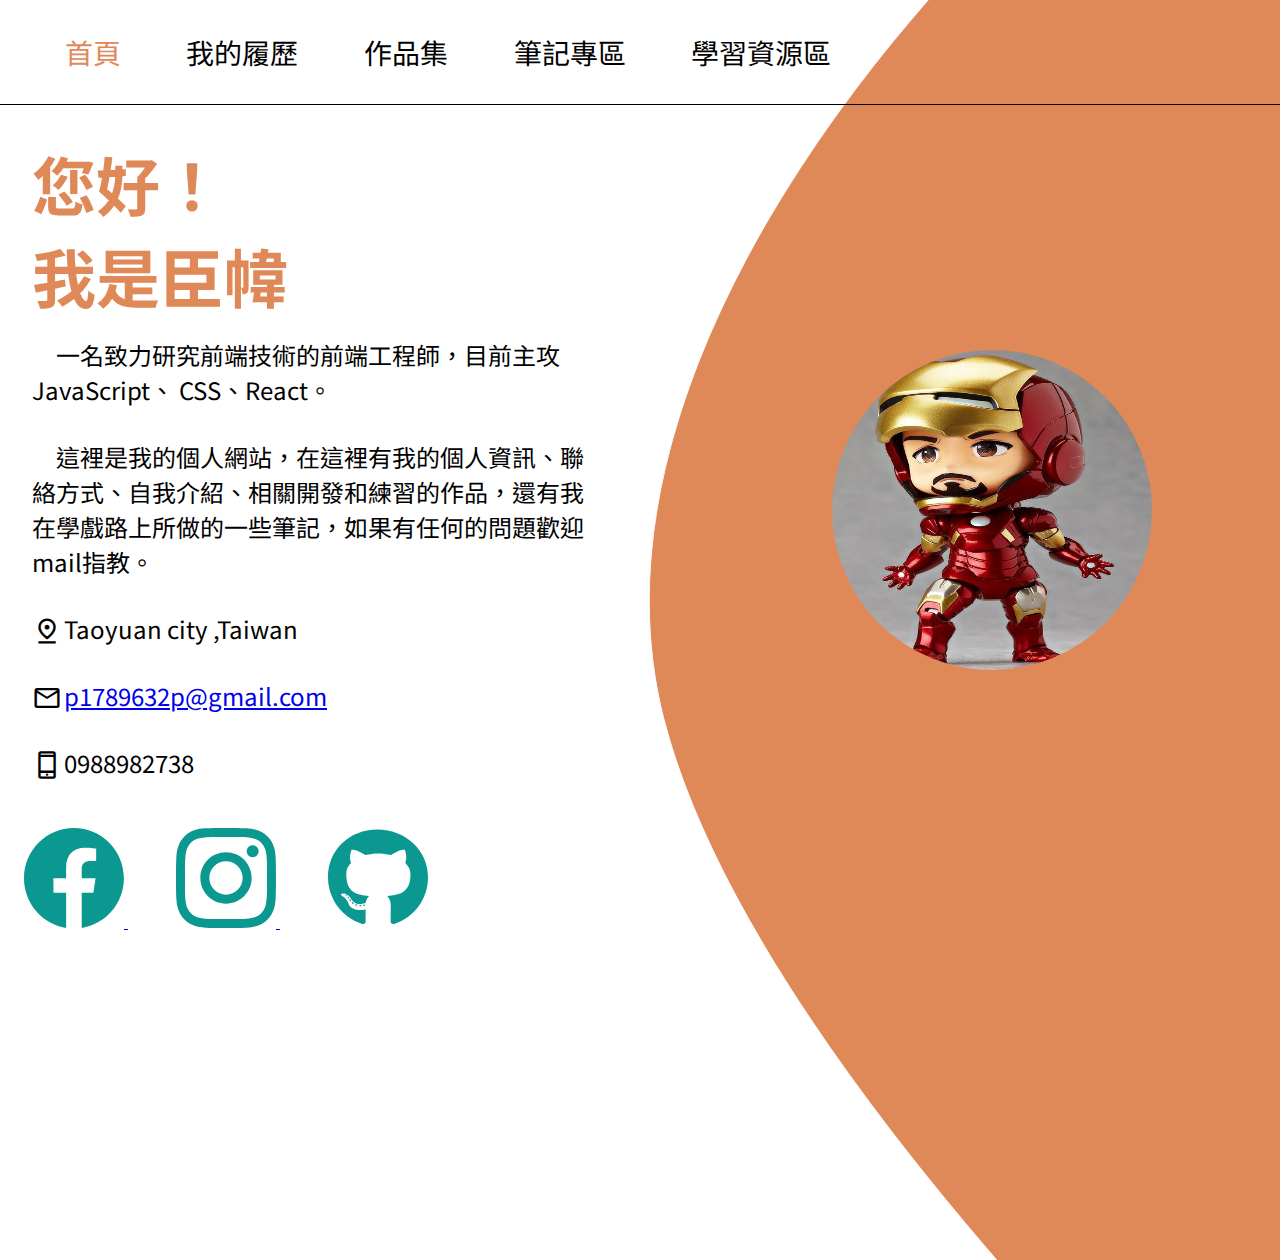
==== index.html @ 5ed1dea2 "0105" ====
<!DOCTYPE html>
<html lang="zh">
	<head>
		<meta charset="UTF-8" />
		<meta http-equiv="X-UA-Compatible" content="IE=edge" />
		<meta name="author" content="chen wei" />
		<meta name="robots" content="index, follow" />
		<meta name="descrition" content="這是Chen-Wei的個人網站" />
		<title>首頁 | Chen Wei 網頁前端工程師</title>
		<link rel="preconnect" href="https://fonts.googleapis.com" />
		<link rel="preconnect" href="https://fonts.gstatic.com" crossorigin />
		<link href="https://fonts.googleapis.com/css2?family=Noto+Sans+TC&family=Rubik+Bubbles&display=swap" rel="stylesheet" />
		<link rel="stylesheet" href="https://fonts.googleapis.com/css2?family=Material+Symbols+Outlined:opsz,wght,FILL,GRAD@48,400,0,0" />
		<link rel="stylesheet" href="styles/all.css" />
	</head>
	<body class="front_page">
		<div class="animation">
			<div class="logo">
				<svg width="130" height="103" viewBox="0 0 130 103" fill="none" xmlns="http://www.w3.org/2000/svg">
					<path
						d="M30.8013 97.7913L31.4053 100H33.6951H45.0588H47.3408L47.9499 97.8007L65.4778 34.5143L83.0057 97.8007L83.6148 100H85.8968H97.2605H99.5503L100.154 97.7913L125.012 6.88218L126.049 3.09091H122.118H110.932H108.605L108.026 5.34528L91.4671 69.8805L74.5948 5.33223L74.0089 3.09091H71.6923H59.2633H56.9467L56.3608 5.33223L39.4885 69.8805L22.9291 5.34528L22.3506 3.09091H20.0232H8.83716H4.90672L5.94339 6.88218L30.8013 97.7913Z"
						stroke="white"
						stroke-width="2"
						id="first"
						class="thePaths"
					/>
				</svg>
				<svg width="74" height="84" viewBox="0 0 74 84" fill="none" xmlns="http://www.w3.org/2000/svg">
					<path
						d="M19.7182 75.6214L19.7275 75.6272L19.7369 75.6329C25.0493 78.8665 31.277 80.4204 38.2978 80.4204C43.2223 80.4204 47.7527 79.6625 51.8466 78.0904L51.8563 78.0866L51.8661 78.0828C55.9195 76.4939 59.3968 74.2582 62.2388 71.3493L62.2447 71.3432L62.2507 71.3371C65.0896 68.3979 67.1237 64.971 68.3292 61.0866L69.243 58.1422L66.2748 57.3091L56.154 54.4682L53.5016 53.7236L52.5343 56.3032C51.7852 58.3006 50.7567 59.8961 49.4783 61.1542C48.1799 62.4026 46.6216 63.3628 44.7617 64.0251C42.9097 64.6655 40.7667 65.0099 38.2978 65.0099C34.5155 65.0099 31.3344 64.195 28.6585 62.6611C26.0069 61.112 23.8979 58.8566 22.3355 55.7886C21.3153 53.7269 20.6062 51.2959 20.2517 48.4602H66.5293H69.5293V45.4602V41.0213C69.5293 34.414 68.6562 28.6646 66.7962 23.8678C64.9792 19.1818 62.4865 15.2816 59.2533 12.2822C56.124 9.34992 52.611 7.19643 48.7232 5.86726L47.7574 8.69219L48.7232 5.86726C44.958 4.58004 41.1238 3.93039 37.2325 3.93039C30.5649 3.93039 24.5946 5.5729 19.435 8.94589C14.3504 12.2597 10.4196 16.87 7.62874 22.6762L7.62873 22.6762L7.6257 22.6825C4.85559 28.4804 3.51514 35.0915 3.51514 42.4418C3.51514 49.791 4.85526 56.3781 7.63136 62.124L7.63578 62.1331L7.64026 62.1422C10.4509 67.8603 14.4805 72.3806 19.7182 75.6214ZM52.6886 33.4048H20.4822C20.8369 31.8009 21.3833 30.2579 22.1205 28.7701C23.5192 25.9474 25.4964 23.6824 28.0824 21.933L28.0878 21.9294C30.5745 20.2394 33.579 19.3409 37.2325 19.3409C40.5445 19.3409 43.2578 20.0985 45.492 21.5008L45.4981 21.5046L45.5041 21.5084C47.8343 22.9555 49.6182 24.9157 50.8844 27.4482L50.8897 27.4586L50.895 27.4691C51.7976 29.2396 52.4037 31.2103 52.6886 33.4048Z"
						stroke="white"
						stroke-width="2"
						id="second"
						class="thePaths"
					/>
				</svg>
				<svg width="20" height="98" viewBox="0 0 20 98" fill="none" xmlns="http://www.w3.org/2000/svg">
					<path
						d="M3.75654 96V97H4.75654H15.2324H16.2324V96V27.8182V26.8182H15.2324H4.75654H3.75654V27.8182V96ZM4.1087 15.0899L4.10867 15.09L4.11601 15.0969C5.78224 16.6631 7.78838 17.4545 10.0832 17.4545C12.3768 17.4545 14.3709 16.6638 16.0098 15.0934C17.6791 13.5226 18.5406 11.5918 18.5406 9.35227C18.5406 7.11272 17.679 5.18188 16.0097 3.6111C14.3708 2.04076 12.3768 1.25 10.0832 1.25C7.78838 1.25 5.78224 2.04141 4.11602 3.60766L4.11598 3.60762L4.1087 3.61461C2.4684 5.18796 1.62585 7.11801 1.62585 9.35227C1.62585 11.5865 2.4684 13.5166 4.1087 15.0899Z"
						stroke="white"
						stroke-width="2"
						id="third"
						class="thePaths"
					/>
				</svg>
				<br />
				<svg width="117" height="120" viewBox="0 0 117 120" fill="none" xmlns="http://www.w3.org/2000/svg">
					<path
						d="M2.625 21.75H1.625V22.75V31.5V32.5H2.625H114.375H115.375V31.5V22.75V21.75H114.375H87.0735C90.4461 16.8933 93.9688 11.3856 97.1026 6.27256L97.7655 5.19104L96.5591 4.79897L86.5591 1.54897L85.7153 1.27473L85.3425 2.07988C82.6526 7.89015 78.0854 15.8631 74.014 21.75H42.6166L43.4678 21.4394L44.5098 21.0592L44.024 20.062C41.5954 15.077 36.2824 7.62415 31.3657 2.20319L30.9088 1.69942L30.2724 1.93923L21.6474 5.18923L20.2904 5.70056L21.2507 6.7872C25.1769 11.2301 29.3439 17.2093 31.7461 21.75H2.625ZM20.375 82V71.375H46.125V82H20.375ZM20.375 117.375V91.375H46.125V107.125C46.125 107.891 45.993 108.062 45.9491 108.105C45.8837 108.171 45.6564 108.317 44.8038 108.378C43.1143 108.498 37.4132 108.501 31.165 108.251L29.4326 108.182L30.2401 109.716C31.4603 112.034 32.7956 115.446 33.2715 117.706L33.4386 118.5H34.25H34.282C38.506 118.5 42.0327 118.5 44.9248 118.31C47.8108 118.121 50.1722 117.739 52.025 116.917C53.9372 116.096 55.2943 114.954 56.1404 113.299C56.9662 111.683 57.25 109.682 57.25 107.25V42.625V41.625H56.25H51.125H50.125H47.125H46.125H10.5H9.5V42.625V117.375V118.375H10.5H19.375H20.375V117.375ZM20.375 51.75H46.125V62H20.375V51.75ZM71.375 42.75H70.375V43.75V95.125V96.125H71.375H80.25H81.25V95.125V43.75V42.75H80.25H71.375ZM95.75 39V40V106.375C95.75 107.176 95.597 107.359 95.5249 107.423C95.3962 107.537 95.0568 107.69 94.0643 107.752C91.9872 107.874 85.2794 107.875 77.6578 107.626L75.9024 107.568L76.7488 109.107C78.0804 111.528 79.5417 115.432 80.0194 117.821L80.1802 118.625H81C85.8774 118.625 89.9081 118.563 93.2122 118.326C96.5078 118.089 99.1449 117.675 101.209 116.942L101.223 116.938L101.236 116.933C103.339 116.118 104.842 114.948 105.778 113.149C106.687 111.401 107 109.174 107 106.375V40V39H106H96.75H95.75Z"
						stroke="white"
						stroke-width="2"
						id="forth"
						class="thePaths"
					/>
				</svg>
				<svg width="121" height="120" viewBox="0 0 121 120" fill="none" xmlns="http://www.w3.org/2000/svg">
					<path
						d="M46.125 46.375H45.125V47.375V55.875V56.875H46.125H75.4576C74.9014 60.0948 74.2382 63.484 73.5603 66.5H50H49V67.5V90.1963L48.9943 90.1429L48.1193 82.0179L48.0001 80.9118L46.9129 81.1478C43.2258 81.9481 39.5148 82.7609 35.8479 83.5641C35.593 83.62 35.3383 83.6757 35.0839 83.7315C37.8636 71.9351 40.8382 54.7681 42.9871 41.5353L43.14 40.5938L42.2067 40.3966L33.3317 38.5216L32.2201 38.2868L32.1283 39.4192C31.0066 53.253 28.0132 73.2031 25.2763 84.8971L25.0556 85.8403L25.2215 85.8848C16.8065 87.711 9.02727 89.3567 2.81636 90.517L1.77888 90.7108L2.02833 91.7364L4.27833 100.986L4.51387 101.955L5.48299 101.722C6.32364 101.521 7.18276 101.315 8.0588 101.106C19.6852 98.3217 34.2915 94.8242 48.2501 91.2182L49 91.0245V116.875V117.875H50H58.5H59.5V116.875V76.625H68.5V115.625V116.625H69.5H77H78V115.625V76.625H87.5V115.375V116.375H88.5H96.125H97.125V115.375V109.165L97.6162 110.093C98.6997 112.139 99.7841 115.162 100.139 117.289L100.278 118.125H101.125H101.169C103.945 118.125 106.267 118.125 108.238 117.933C110.217 117.74 111.917 117.347 113.446 116.521C114.915 115.85 115.872 114.815 116.432 113.379C116.971 111.994 117.125 110.275 117.125 108.25V67.5V66.5H116.125H113.25H112.25H107.625H106.625H84.8129C85.3865 64.7231 85.9739 62.8412 86.5713 60.9276C86.9907 59.5839 87.415 58.2246 87.8428 56.875H118.75H119.75V55.875V47.375V46.375H118.75H46.125ZM97.125 108.577V76.625H106.625V108.125C106.625 108.358 106.605 108.499 106.584 108.58C106.582 108.586 106.58 108.592 106.579 108.597C106.529 108.609 106.43 108.625 106.25 108.625H106.188L106.126 108.633C105.221 108.746 102.184 108.751 98.5345 108.626L97.125 108.577ZM106.621 108.583C106.621 108.583 106.619 108.584 106.617 108.585C106.619 108.583 106.621 108.583 106.621 108.583ZM77.5 1.25H76.5V2.25V28.75H61.25V8.375V7.375H60.25H51.5H50.5V8.375V38V39H51.5H114.5H115.5V38V8.375V7.375H114.5H105.5H104.5V8.375V28.75H87.5V2.25V1.25H86.5H77.5ZM5.375 26.125H4.375V27.125V35.75V36.75H5.375H44.875H45.875V35.75V27.125V26.125H44.875H30.625V3.625V2.625H29.625H21.125H20.125V3.625V26.125H5.375ZM7.95509 40.8895L6.93727 41.065L7.14554 42.0767C9.76098 54.7802 11.75 71.3354 11.75 82.25V83.4242L12.9092 83.2373L20.6592 81.9873L21.5097 81.8501L21.4999 80.9886C21.374 69.9049 19.2376 53.3344 16.351 40.4071L16.1434 39.4778L15.2051 39.6395L7.95509 40.8895Z"
						stroke="white"
						stroke-width="2"
						id="fifth"
						class="thePaths"
					/>
				</svg>
				<svg width="117" height="96" viewBox="0 0 117 96" fill="none" xmlns="http://www.w3.org/2000/svg">
					<path
						d="M9 1.125H8V2.125V11.875V12.875H9H51.875V83.125H2.375H1.375V84.125V93.5V94.5H2.375H114.75H115.75V93.5V84.125V83.125H114.75H64.375V12.875H108.5H109.5V11.875V2.125V1.125H108.5H9Z"
						stroke="white"
						stroke-width="2"
						id="sixth"
						class="thePaths"
					/>
				</svg>
				<svg width="123" height="118" viewBox="0 0 123 118" fill="none" xmlns="http://www.w3.org/2000/svg">
					<path
						d="M90.75 65.875H117.625H118.625V64.875V56.625V55.625H117.625H53H52V56.625V64.875V65.875H53H79.5V78.875H56H55V79.875V88V89H56H79.5V103.375H47.625H46.625V104.375V112.75V113.75H47.625H120.375H121.375V112.75V104.375V103.375H120.375H90.75V89H114.75H115.75V88V79.875V78.875H114.75H90.75V65.875ZM57.75 5.25H56.75V6.25V45.625V46.625H57.75H113.25H114.25V45.625V6.25V5.25H113.25H57.75ZM8.26164 21.2406C13.7321 20.4861 19.6397 19.5172 25.5 18.3526V35.25H6H5V36.25V45.125V46.125H6H23.8164C18.7611 60.0609 10.3676 75.4995 2.75671 83.956L2.20139 84.5731L2.70564 85.2325C4.28381 87.2962 6.47052 91.0739 7.30132 93.5662L7.87112 95.2757L9.02025 93.8877C14.7732 86.9394 20.6321 76.4199 25.5 65.3259V115.75V116.75H26.5H35.625H36.625V115.75V64.6888C40.4275 69.5177 44.4919 74.9813 46.262 78.0052L47.0244 79.3076L47.9266 78.0978L53.4266 70.7228L53.8885 70.1036L53.4059 69.5003C52.1172 67.8894 48.5142 64.0998 44.885 60.4083C41.7143 57.1832 38.4628 53.9714 36.625 52.2715V46.125H51.375H52.375V45.125V36.25V35.25H51.375H36.625V15.8665C42.2832 14.443 47.5743 12.8319 51.9981 11.0528L53.3358 10.5148L52.3632 9.45043L45.7382 2.20043L45.2431 1.65863L44.5778 1.9685C35.5936 6.15293 19.2246 9.63625 5.08419 12.0138L3.71803 12.2436L4.36621 13.4679C5.46747 15.548 6.67774 18.4652 7.15158 20.479L7.36004 21.365L8.26164 21.2406ZM67.5 15.375H103.125V36.5H67.5V15.375Z"
						stroke="white"
						stroke-width="2"
						id="seventh"
						class="thePaths"
					/>
				</svg>
				<svg width="114" height="120" viewBox="0 0 114 120" fill="none" xmlns="http://www.w3.org/2000/svg">
					<path
						d="M4.75 20.875H2H1V21.875V114.25V115.25H2H10.5H11.5V114.25V106.75H40.75H41.75V105.75V68.125V67.125H40.75H11.5V57.625H39.625H40.625V56.625V21.875V20.875H39.625H22.623C24.8571 15.9158 27.1221 10.0517 29.062 4.84938L29.4944 3.68974L28.2698 3.51053L18.0198 2.01054L17.0806 1.87309L16.8944 2.80388C15.8596 7.97821 13.7783 15.1717 11.8169 20.875H11.5H10.5H5.75H4.75ZM30.125 47.375H11.5V31H30.125V47.375ZM11.5 96.75V77.25H31.375V96.75H11.5ZM44.5 8.625H43.5V9.625V18.25V19.25H44.5H72.375V32.625H49.25H48.25V33.625V99.25V100.25H49.25H57.875H58.875V99.25V43.125H72.375V117.875V118.875H73.375H82.25H83.25V117.875V43.125H97.875V89.25C97.875 89.7424 97.8024 89.8835 97.789 89.9057C97.762 89.9231 97.6127 90 97.125 90C96.0024 90 92.0129 90 87.2763 89.8753L85.5702 89.8304L86.3651 91.3407C87.579 93.6471 88.7731 97.0221 89.0055 99.2297L89.0997 100.125H90H90.0383C93.3821 100.125 96.1969 100.125 98.5345 99.9342C100.875 99.7431 102.842 99.3549 104.455 98.5156C106.146 97.668 107.261 96.4978 107.922 94.9174C108.564 93.3855 108.75 91.5352 108.75 89.375V33.625V32.625H107.75H104.375H103.375H98.875H97.875H83.25V19.25H111.375H112.375V18.25V9.625V8.625H111.375H44.5Z"
						stroke="white"
						stroke-width="2"
						id="eighth"
						class="thePaths"
					/>
				</svg>
			</div>
		</div>

		<!-- header & navbar -->
		<img class="orange" src="ICONS/OrangeBackground.svg" alt="" />
		<header>
			<nav>
				<ul>
					<li><a class="active" href="#">首頁</a></li>
					<li><a href="resume.html">我的履歷</a></li>
					<li><a href="project.html">作品集</a></li>
					<li><a href="note.html">筆記專區</a></li>
					<li><a href="resource.html">學習資源區</a></li>
				</ul>
			</nav>
		</header>

		<!-- introduction & picture -->
		<main>
			<section class="left">
				<h1>
					您好！ <br />
					我是臣幃
				</h1>
				<p>&emsp;一名致力研究前端技術的前端工程師，目前主攻 JavaScript、 CSS、React。</p>
				<p>&emsp;這裡是我的個人網站，在這裡有我的個人資訊、聯絡方式、自我介紹、相關開發和練習的作品，還有我在學戲路上所做的一些筆記，如果有任何的問題歡迎mail指教。</p>
				<div class="intro">
					<p><span class="material-symbols-outlined"> pin_drop </span>Taoyuan city ,Taiwan</p>
					<p><span class="material-symbols-outlined"> mail </span><a href="mailto:p1789632p@gmail.com">p1789632p@gmail.com</a></p>
					<p><span class="material-symbols-outlined"> phone_iphone </span>0988982738</p>
				</div>
			</section>
			<section class="right">
				<img class="myPic" src="Picture/iron.jpg" alt="picture" />
			</section>
		</main>

		<!-- links for facebook, instargram github -->
		<footer>
			<a href="https://www.facebook.com/profile.php?id=100002494492948">
				<img src="ICONS/facebook.svg" alt="factbook" title="facebook page" />
			</a>
			<a href="https://www.instagram.com/p1789632p/">
				<img src="ICONS/instagram.svg" alt="instagram" title="instagram page" />
			</a>
			<a href="https://github.com/jioujiou9308">
				<img src="ICONS/github-brands 1.svg" alt="github" title="github page" />
			</a>
		</footer>
	</body>
	<script src="styles/app.js"></script>
</html>
---- styles/all.css ----
.jsProject_card {
  width: 70%;
  display: flex;
  margin: auto;
}
.jsProject_card .box {
  width: 50%;
  height: 350px;
  margin: 40px;
}
.jsProject_card .left {
  box-shadow: 0 4px 8px 0 rgba(0, 0, 0, 0.2), 0 6px 20px 0 rgba(0, 0, 0, 0.19);
}
.jsProject_card .left .img_box {
  height: 90%;
  overflow: hidden;
}
.jsProject_card .left .img_box img {
  width: 100%;
  height: 100%;
}
.jsProject_card .left .img_link {
  height: 10%;
  padding: 10px 20px;
}
.jsProject_card .right {
  display: flex;
  flex-direction: column;
  justify-content: space-around;
}
.jsProject_card .right .title {
  font-size: 1.5rem;
}
.jsProject_card .right .text p {
  margin: 1rem 0;
  font-size: 1rem;
}
.jsProject_card .right .text_link a {
  text-decoration: none;
  font-size: 1.5rem;
  margin-right: 20px;
}

@media screen and (max-width: 1100px) {
  .jsProject_card {
    display: flex;
    flex-direction: column;
    align-items: center;
  }
  .jsProject_card .box {
    width: 80%;
    height: 350px;
  }
  .jsProject_card .right {
    display: flex;
    flex-direction: column;
    justify-content: space-around;
    align-items: center;
    height: 250px;
    margin-top: -15px;
  }
  .jsProject_card .right .text p {
    margin: 0.5rem 0;
    font-size: 1rem;
  }
}
div.animation {
  width: 100%;
  height: 100vh;
  background-color: #e08958;
  position: fixed;
  top: 0;
  z-index: 10;
  display: flex;
  justify-content: center;
  align-items: center;
}

#first {
  stroke-dasharray: 696px;
  stroke-dashoffset: 696px;
  -webkit-animation: fadeInside 0.6s ease-in forwards;
          animation: fadeInside 0.6s ease-in forwards;
}

#second {
  stroke-dasharray: 418px;
  stroke-dashoffset: 418px;
  -webkit-animation: fadeInside 0.6s ease-in forwards 0.3s;
          animation: fadeInside 0.6s ease-in forwards 0.3s;
}

#third {
  stroke-dasharray: 217px;
  stroke-dashoffset: 217px;
  -webkit-animation: fadeInside 0.6s ease-in forwards 0.6s;
          animation: fadeInside 0.6s ease-in forwards 0.6s;
}

#forth {
  stroke-dasharray: 1153px;
  stroke-dashoffset: 1153px;
  -webkit-animation: fadeInside 0.6s ease-in forwards;
          animation: fadeInside 0.6s ease-in forwards;
}

#fifth {
  stroke-dasharray: 1413px;
  stroke-dashoffset: 1413px;
  -webkit-animation: fadeInside 0.6s ease-in forwards 0.2s;
          animation: fadeInside 0.6s ease-in forwards 0.2s;
}

#sixth {
  stroke-dasharray: 594px;
  stroke-dashoffset: 594px;
  -webkit-animation: fadeInside 0.6s ease-in forwards 0.4s;
          animation: fadeInside 0.6s ease-in forwards 0.4s;
}

#seventh {
  stroke-dasharray: 1283px;
  stroke-dashoffset: 1283px;
  -webkit-animation: fadeInside 0.6s ease-in forwards 0.5s;
          animation: fadeInside 0.6s ease-in forwards 0.5s;
}

#eighth {
  stroke-dasharray: 1221px;
  stroke-dashoffset: 1221px;
  -webkit-animation: fadeInside 0.6s ease-in forwards 0.6s;
          animation: fadeInside 0.6s ease-in forwards 0.6s;
}

svg {
  -webkit-animation: fill 1s ease-in forwards 0.6s;
          animation: fill 1s ease-in forwards 0.6s;
}

@-webkit-keyframes fadeInside {
  to {
    stroke-dashoffset: 0px;
  }
}

@keyframes fadeInside {
  to {
    stroke-dashoffset: 0px;
  }
}
@-webkit-keyframes fill {
  from {
    fill: transparent;
  }
  to {
    fill: white;
  }
}
@keyframes fill {
  from {
    fill: transparent;
  }
  to {
    fill: white;
  }
}
.resource_page table {
  width: 60%;
  margin: 50px auto 25px auto;
}
.resource_page table tr th {
  background-color: rgb(103, 219, 255);
  padding: 5px;
  font-size: 1.5rem;
}
.resource_page table tr td {
  background-color: rgb(217, 243, 251);
  border-radius: 5px;
  padding: 10px;
  font-size: 1rem;
}
.resource_page table tr td a {
  text-decoration: none;
}
.resource_page table tr .th1 {
  width: 30%;
}
.resource_page table tr .th2 {
  width: 70%;
}

.note_page .intro {
  width: 70%;
  margin: auto;
  font-size: 1.5rem;
  text-align: center;
  margin-top: 20px;
}
.note_page .card {
  width: 70%;
  margin: 35px auto 20px auto;
  display: flex;
  flex-direction: row;
  justify-content: space-between;
  box-shadow: 1px 1px 10px #333333;
}
.note_page .card a {
  text-decoration: none;
}
.note_page .card img {
  width: 100px;
  -o-object-fit: contain;
     object-fit: contain;
  padding: 20px;
}
.note_page .card .note {
  width: 30%;
  flex: 1 1 auto;
  padding: 20px;
}
.note_page .card .from {
  width: 30%;
  flex: 1 1 auto;
  padding: 20px;
}
.note_page .card .link {
  width: 10%;
  display: flex;
  flex-direction: column;
  justify-content: space-around;
}

* {
  margin: 0;
  padding: 0;
  box-sizing: border-box;
  font-family: "Noto Sans TC", sans-serif;
}

body {
  position: relative;
}

.orange {
  position: absolute;
  top: -10vh;
  right: 0;
  z-index: -1;
  width: 55vw;
  height: 150vh;
}

header {
  border-bottom: 1px solid black;
}
header nav {
  width: 100%;
}
header nav ul {
  padding: 2rem;
  width: 70%;
  display: flex;
  list-style-type: none;
  justify-content: space-around;
}
header nav ul li {
  font-size: 1.75rem;
}
header nav ul li a {
  color: black;
  text-decoration: none;
}

footer a {
  padding: 1.5rem;
}

.front_page {
  height: 100vh;
  overflow: hidden;
}

main {
  display: flex;
  flex-wrap: wrap;
}
main section.left {
  flex: 3 1 500px;
  padding: 2rem;
}
main section.left h1 {
  font-size: 4rem;
  color: #e08958;
}
main section.left p {
  font-size: 1.5rem;
  padding: 1rem 0rem;
}
main section.left .intro span {
  font-size: 30px;
  vertical-align: bottom;
  padding-right: 2px;
}
main section.right {
  flex: 1 1 600px;
  position: relative;
}
main section.right img {
  border-radius: 50%;
  width: 25vw;
  height: 25vw;
  position: absolute;
  top: 45vh;
  right: 10vw;
  transform: translateY(-50%);
}
main section.table {
  flex: 3 1 500px;
  padding: 2rem;
}
main section.table table {
  border-collapse: collapse;
}
main section.table table tr {
  border-bottom: 1px solid gray;
  transition: all 0.2s ease;
}
main section.table table tr td {
  padding: 1rem;
}
main section.table table tr:hover {
  background-color: #ffc5a3;
}
main section.table table tr li {
  list-style-type: none;
}
main section.picture {
  flex: 1 1 600px;
  position: relative;
}
main section.picture img {
  width: 30vw;
  height: 90vh;
}
main section.picture div.orangeRect {
  width: 30vw;
  height: 90vh;
  background-color: #e08958;
  position: absolute;
  top: 30px;
  left: 80px;
  z-index: -1;
}

.active {
  color: #e08958;
}

@media screen and (max-width: 1100px) {
  .orange {
    opacity: 0.5;
  }
  header nav ul {
    width: 100%;
    flex-direction: column;
  }
  header nav ul li {
    padding: 1rem 0rem;
    border-bottom: 2px solid gray;
  }
  main section.right {
    display: flex;
    justify-content: center;
    align-items: center;
    margin: 1rem;
  }
  main section.right img {
    position: static;
    transform: none;
    width: 50vw;
    height: 50vw;
  }
  main section.picture {
    display: flex;
    justify-content: center;
    align-items: center;
  }
  main section.picture img {
    width: 60vw;
  }
  main section.picture div.orangeRect {
    display: none;
  }
}/*# sourceMappingURL=all.css.map */
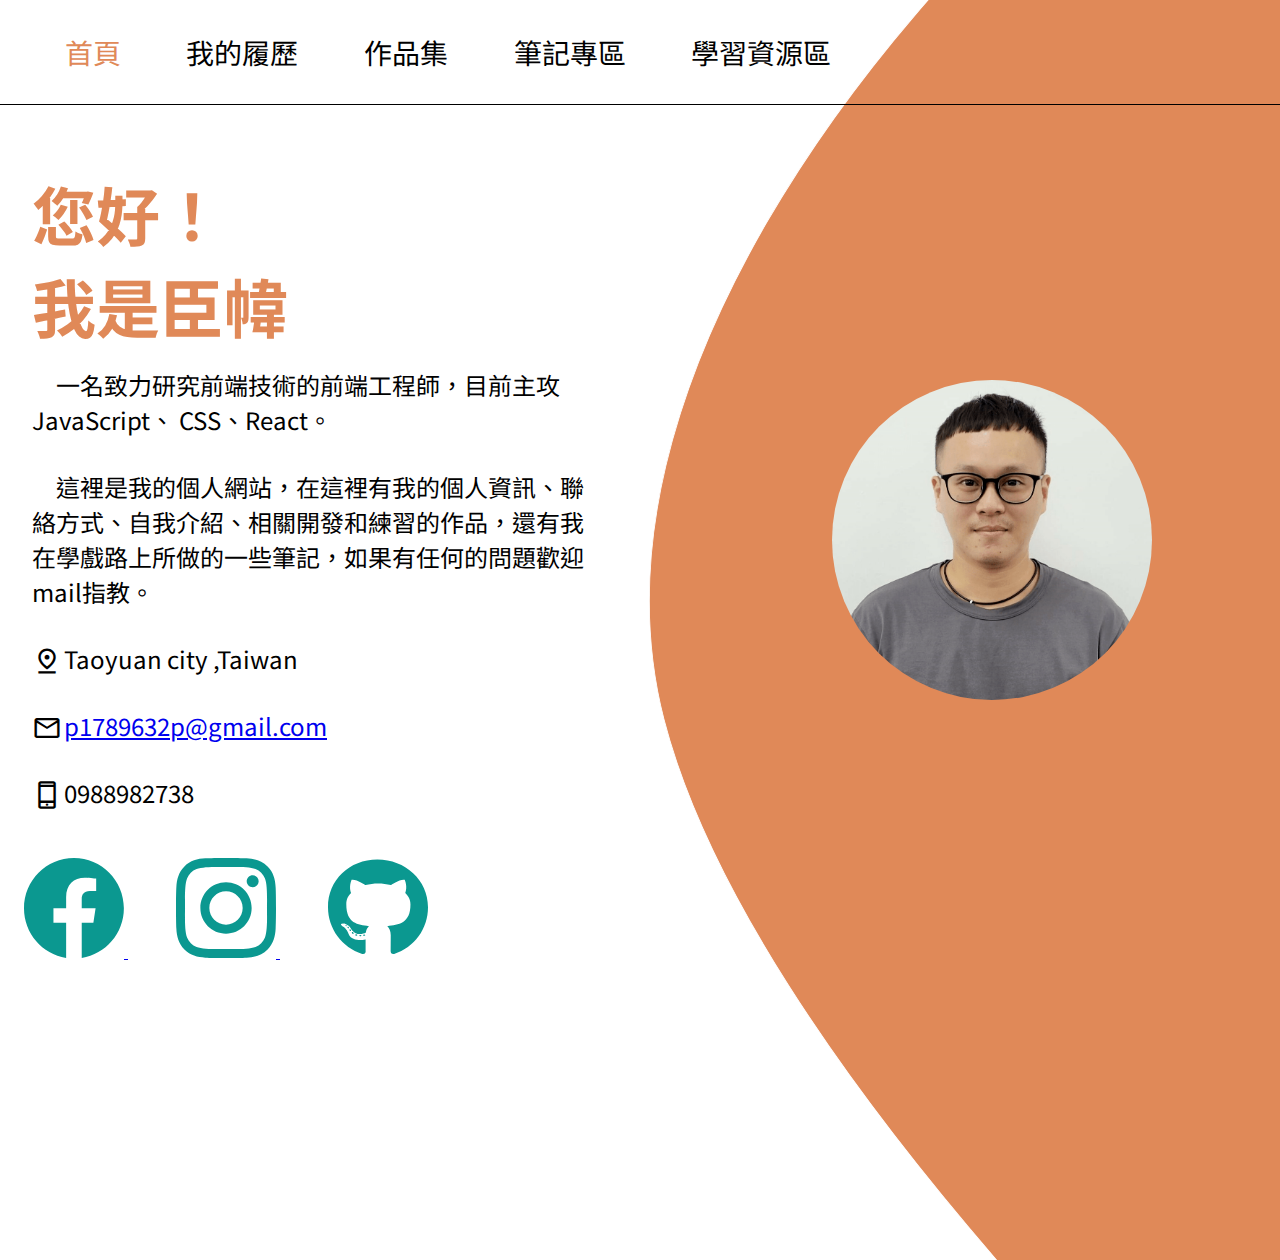
==== commit ae4ad5b9: "picture" ====
--- a/index.html
+++ b/index.html
@@ -122,7 +122,7 @@
 				</div>
 			</section>
 			<section class="right">
-				<img class="myPic" src="Picture/iron.jpg" alt="picture" />
+				<img class="myPic" src="Picture/head.png" alt="picture" />
 			</section>
 		</main>
 
--- a/styles/all.css
+++ b/styles/all.css
@@ -224,7 +224,7 @@
   padding: 20px;
 }
 .note_page .card .link {
-  width: 10%;
+  width: 20%;
   display: flex;
   flex-direction: column;
   justify-content: space-around;
@@ -283,6 +283,7 @@
 main {
   display: flex;
   flex-wrap: wrap;
+  margin-top: 30px;
 }
 main section.left {
   flex: 3 1 500px;
@@ -341,6 +342,9 @@
 main section.picture img {
   width: 30vw;
   height: 90vh;
+  -o-object-fit: cover;
+     object-fit: cover;
+  overflow: hidden;
 }
 main section.picture div.orangeRect {
   width: 30vw;
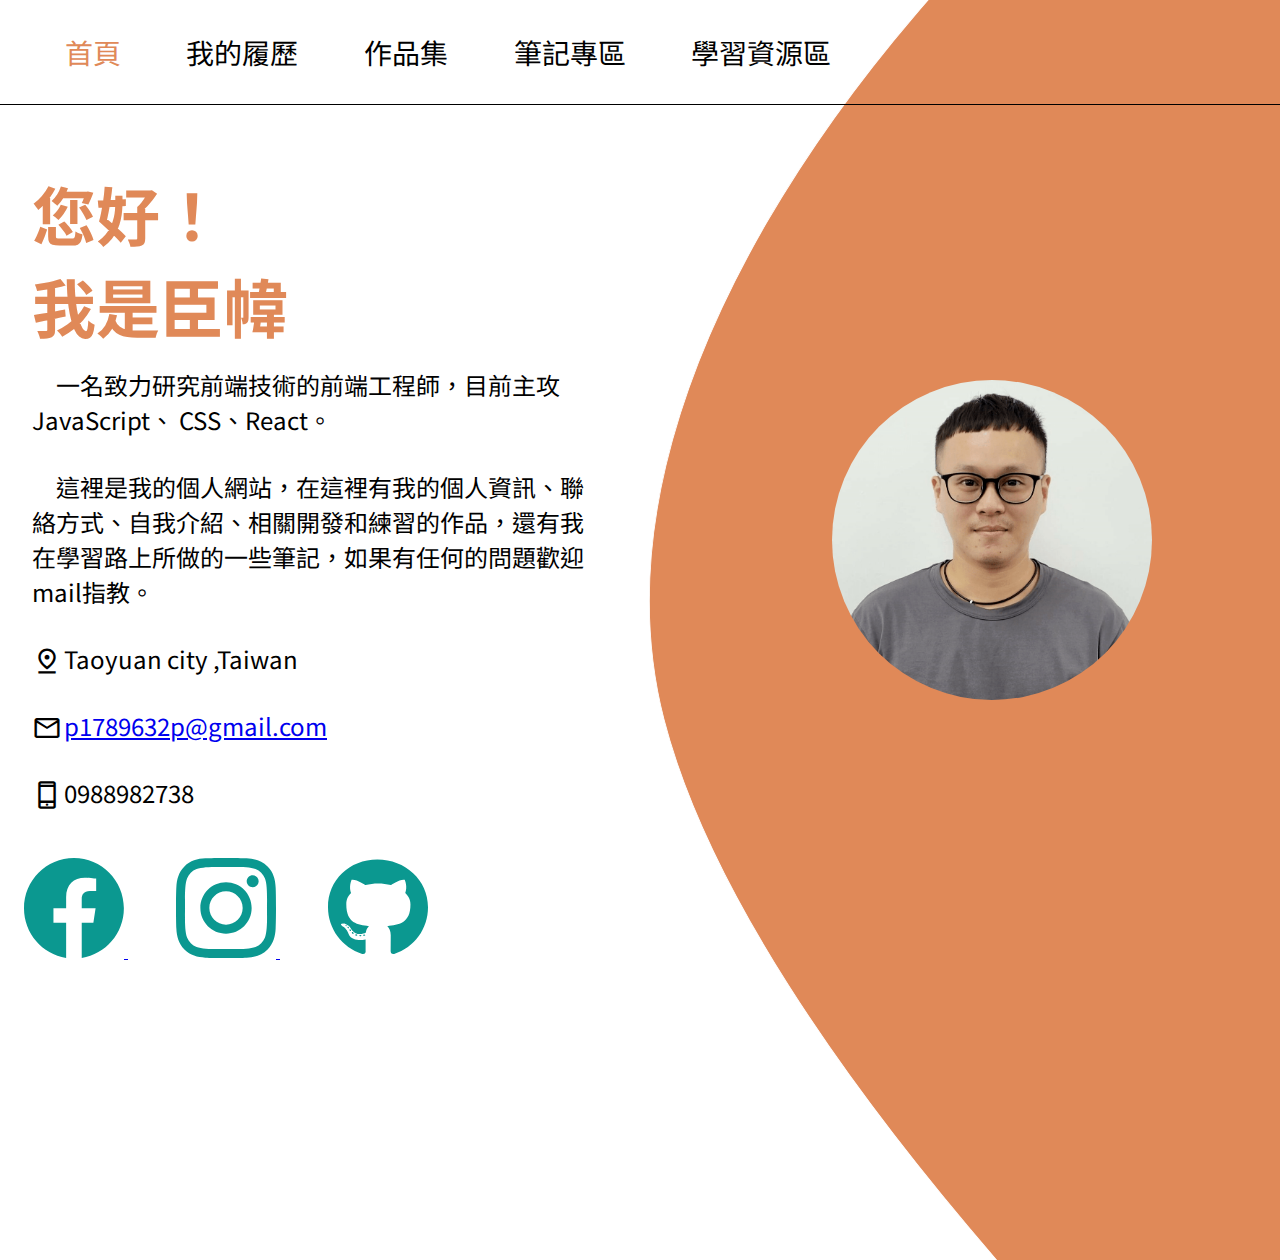
==== commit baaea583: "update" ====
--- a/index.html
+++ b/index.html
@@ -114,7 +114,7 @@
 					我是臣幃
 				</h1>
 				<p>&emsp;一名致力研究前端技術的前端工程師，目前主攻 JavaScript、 CSS、React。</p>
-				<p>&emsp;這裡是我的個人網站，在這裡有我的個人資訊、聯絡方式、自我介紹、相關開發和練習的作品，還有我在學戲路上所做的一些筆記，如果有任何的問題歡迎mail指教。</p>
+				<p>&emsp;這裡是我的個人網站，在這裡有我的個人資訊、聯絡方式、自我介紹、相關開發和練習的作品，還有我在學習路上所做的一些筆記，如果有任何的問題歡迎mail指教。</p>
 				<div class="intro">
 					<p><span class="material-symbols-outlined"> pin_drop </span>Taoyuan city ,Taiwan</p>
 					<p><span class="material-symbols-outlined"> mail </span><a href="mailto:p1789632p@gmail.com">p1789632p@gmail.com</a></p>
